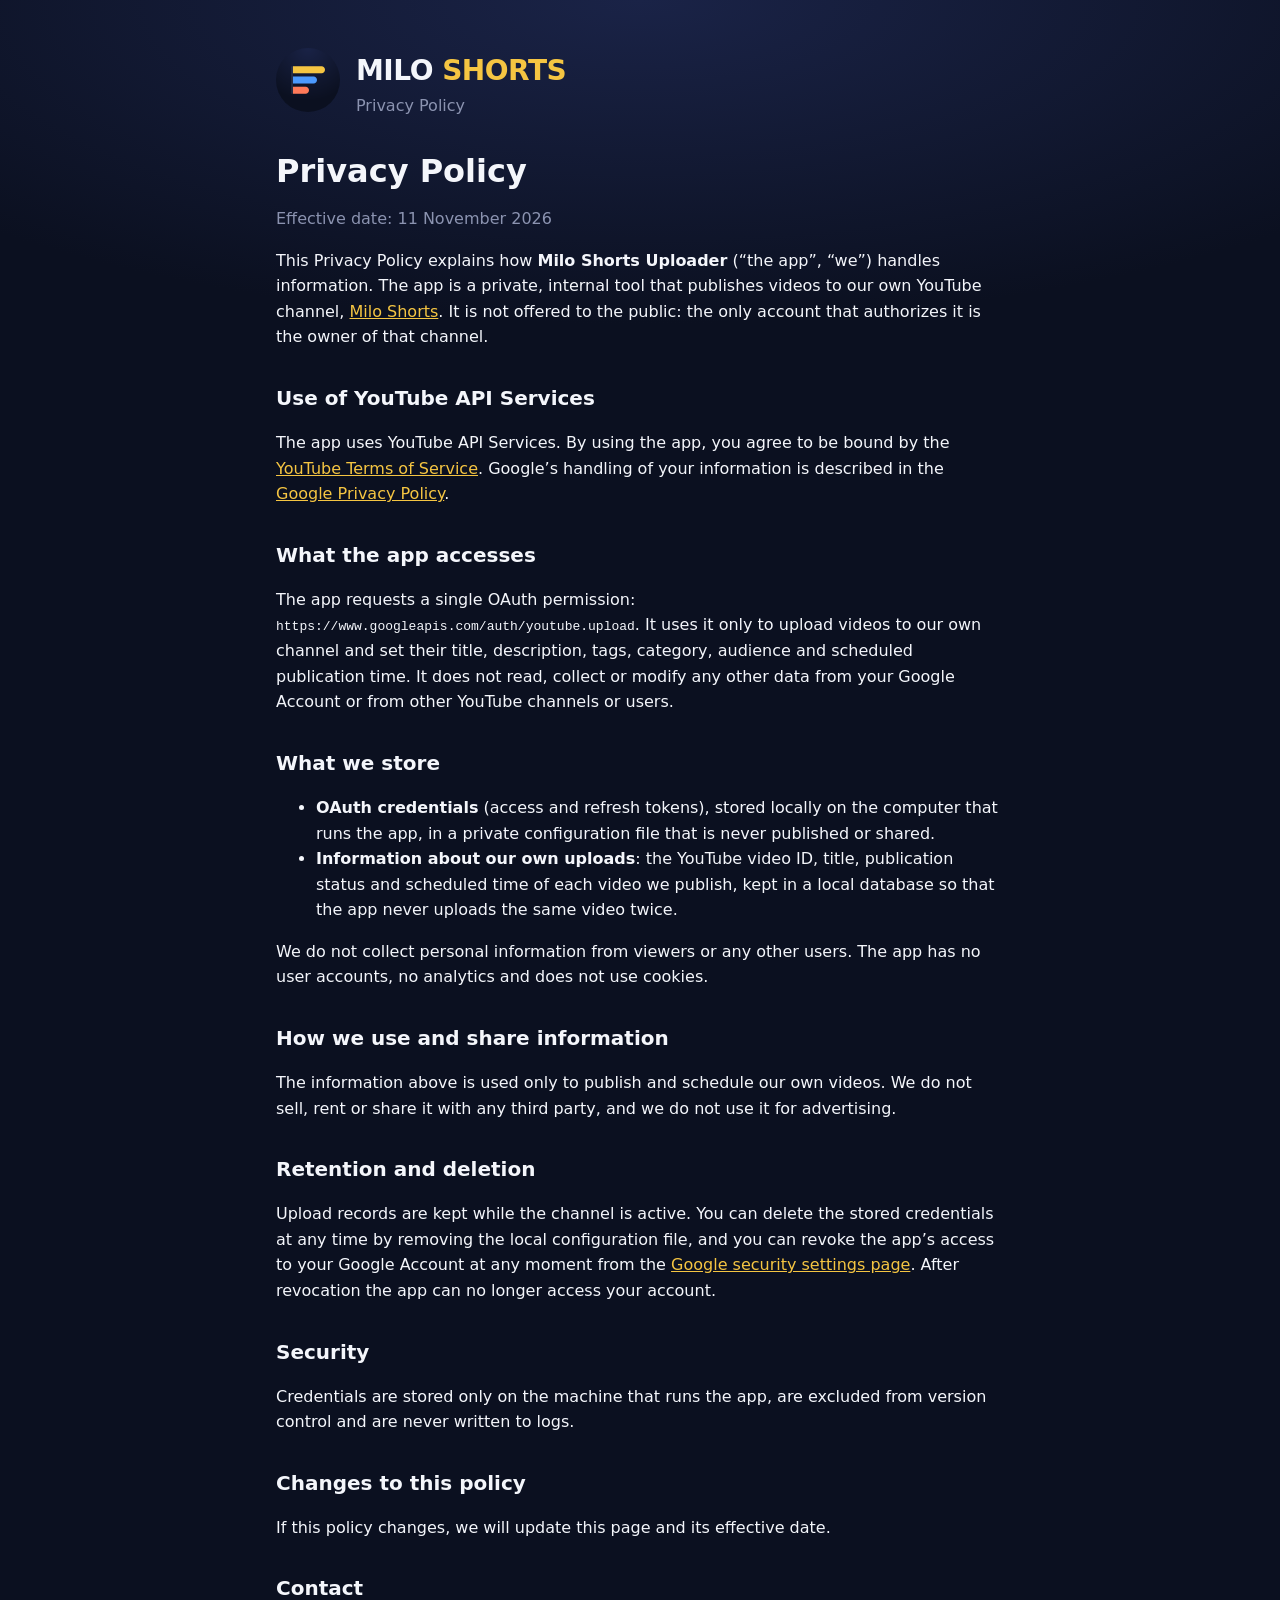
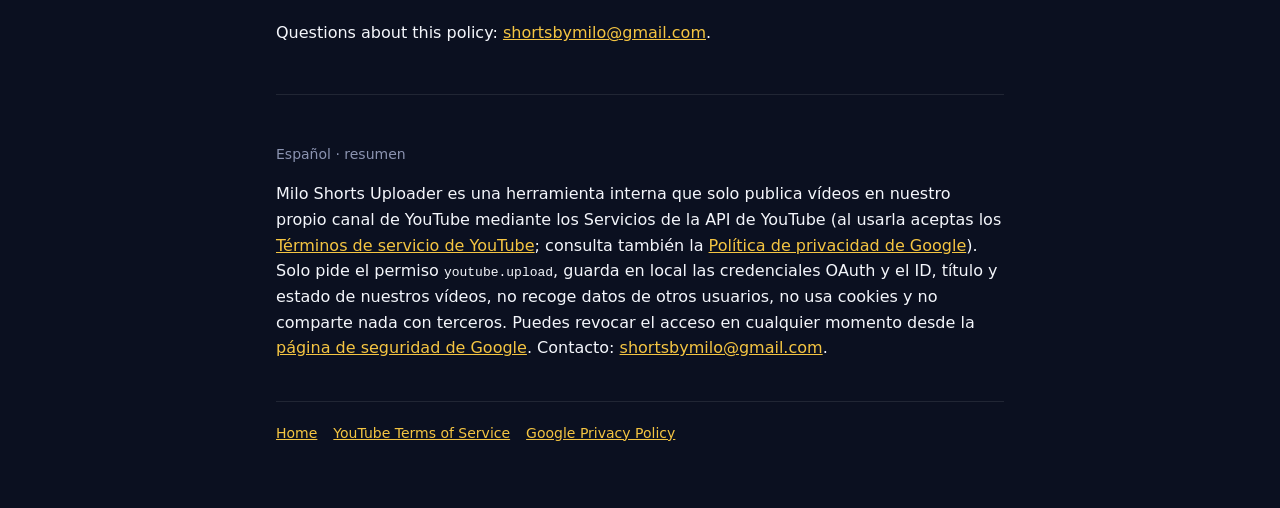
==== privacy.html @ d0ef6eab "Página principal y política de privacidad de Milo Shorts Co-Authored-By: Claude Opus 5.5 <noreply@an" ====
<!doctype html>
<html lang="en">
<head>
<meta charset="utf-8">
<meta name="viewport" content="width=device-width, initial-scale=1">
<title>Privacy Policy · Milo Shorts</title>
<meta name="description" content="Privacy Policy of Milo Shorts Uploader, the internal tool that publishes videos to the Milo Shorts YouTube channel.">
<link rel="icon" href="avatar.png">
<link rel="stylesheet" href="style.css">
</head>
<body>
<main>
  <header>
    <a href="index.html"><img src="avatar.png" alt="Milo Shorts logo"></a>
    <div>
      <p class="brand">MILO <span>SHORTS</span></p>
      <p class="tagline">Privacy Policy</p>
    </div>
  </header>

  <h1>Privacy Policy</h1>
  <p class="muted">Effective date: 11 November 2026</p>

  <p>
    This Privacy Policy explains how <strong>Milo Shorts Uploader</strong> (“the app”, “we”) handles
    information. The app is a private, internal tool that publishes videos to our own YouTube
    channel, <a href="https://www.youtube.com/@shortsbymilo">Milo Shorts</a>. It is not offered to the
    public: the only account that authorizes it is the owner of that channel.
  </p>

  <h2>Use of YouTube API Services</h2>
  <p>
    The app uses YouTube API Services. By using the app, you agree to be bound by the
    <a href="https://www.youtube.com/t/terms">YouTube Terms of Service</a>. Google’s handling of
    your information is described in the
    <a href="https://policies.google.com/privacy">Google Privacy Policy</a>.
  </p>

  <h2>What the app accesses</h2>
  <p>
    The app requests a single OAuth permission: <code>https://www.googleapis.com/auth/youtube.upload</code>.
    It uses it only to upload videos to our own channel and set their title, description, tags,
    category, audience and scheduled publication time. It does not read, collect or modify any other
    data from your Google Account or from other YouTube channels or users.
  </p>

  <h2>What we store</h2>
  <ul>
    <li><strong>OAuth credentials</strong> (access and refresh tokens), stored locally on the computer that runs the app, in a private configuration file that is never published or shared.</li>
    <li><strong>Information about our own uploads</strong>: the YouTube video ID, title, publication status and scheduled time of each video we publish, kept in a local database so that the app never uploads the same video twice.</li>
  </ul>
  <p>We do not collect personal information from viewers or any other users. The app has no user accounts, no analytics and does not use cookies.</p>

  <h2>How we use and share information</h2>
  <p>
    The information above is used only to publish and schedule our own videos. We do not sell,
    rent or share it with any third party, and we do not use it for advertising.
  </p>

  <h2>Retention and deletion</h2>
  <p>
    Upload records are kept while the channel is active. You can delete the stored credentials at any
    time by removing the local configuration file, and you can revoke the app’s access to your Google
    Account at any moment from the
    <a href="https://security.google.com/settings/security/permissions">Google security settings page</a>.
    After revocation the app can no longer access your account.
  </p>

  <h2>Security</h2>
  <p>
    Credentials are stored only on the machine that runs the app, are excluded from version control and
    are never written to logs.
  </p>

  <h2>Changes to this policy</h2>
  <p>If this policy changes, we will update this page and its effective date.</p>

  <h2>Contact</h2>
  <p>Questions about this policy: <a href="mailto:shortsbymilo@gmail.com">shortsbymilo@gmail.com</a>.</p>

  <hr>

  <p class="lang">Español · resumen</p>
  <p>
    Milo Shorts Uploader es una herramienta interna que solo publica vídeos en nuestro propio canal de
    YouTube mediante los Servicios de la API de YouTube (al usarla aceptas los
    <a href="https://www.youtube.com/t/terms">Términos de servicio de YouTube</a>; consulta también la
    <a href="https://policies.google.com/privacy">Política de privacidad de Google</a>). Solo pide el
    permiso <code>youtube.upload</code>, guarda en local las credenciales OAuth y el ID, título y estado de
    nuestros vídeos, no recoge datos de otros usuarios, no usa cookies y no comparte nada con terceros.
    Puedes revocar el acceso en cualquier momento desde la
    <a href="https://security.google.com/settings/security/permissions">página de seguridad de Google</a>.
    Contacto: <a href="mailto:shortsbymilo@gmail.com">shortsbymilo@gmail.com</a>.
  </p>

  <nav>
    <a href="index.html">Home</a>
    <a href="https://www.youtube.com/t/terms">YouTube Terms of Service</a>
    <a href="https://policies.google.com/privacy">Google Privacy Policy</a>
  </nav>
</main>
</body>
</html>
---- style.css ----
:root {
  --bg: #0B1020;
  --bg-2: #1A2347;
  --text: #F4F6FB;
  --muted: #8B93B0;
  --accent: #F5C542;
  --card: rgba(255, 255, 255, 0.04);
  --line: rgba(255, 255, 255, 0.09);
}

* { box-sizing: border-box; }

body {
  margin: 0;
  font-family: 'Inter', 'Segoe UI', system-ui, sans-serif;
  background: radial-gradient(120% 60% at 50% 0%, var(--bg-2) 0%, var(--bg) 60%) fixed, var(--bg);
  color: var(--text);
  line-height: 1.6;
}

main { max-width: 760px; margin: 0 auto; padding: 48px 16px 64px; }

header { display: flex; align-items: center; gap: 16px; margin-bottom: 32px; }
header img { width: 64px; height: 64px; border-radius: 50%; }
header .brand { font-size: 28px; font-weight: 900; letter-spacing: -0.5px; margin: 0; }
header .brand span { color: var(--accent); }
header .tagline { margin: 0; color: var(--muted); }

h1 { font-size: 32px; line-height: 1.2; margin: 0 0 8px; }
h2 { font-size: 20px; margin: 32px 0 8px; }
p, li { color: var(--text); }
.muted { color: var(--muted); }
a { color: var(--accent); }
code, a { overflow-wrap: anywhere; }

.card { background: var(--card); border: 1px solid var(--line); border-radius: 12px; padding: 20px; margin: 24px 0; }

nav { display: flex; flex-wrap: wrap; gap: 16px; margin-top: 40px; padding-top: 20px; border-top: 1px solid var(--line); font-size: 14px; }

.lang { font-size: 14px; color: var(--muted); }
hr { border: 0; border-top: 1px solid var(--line); margin: 48px 0; }
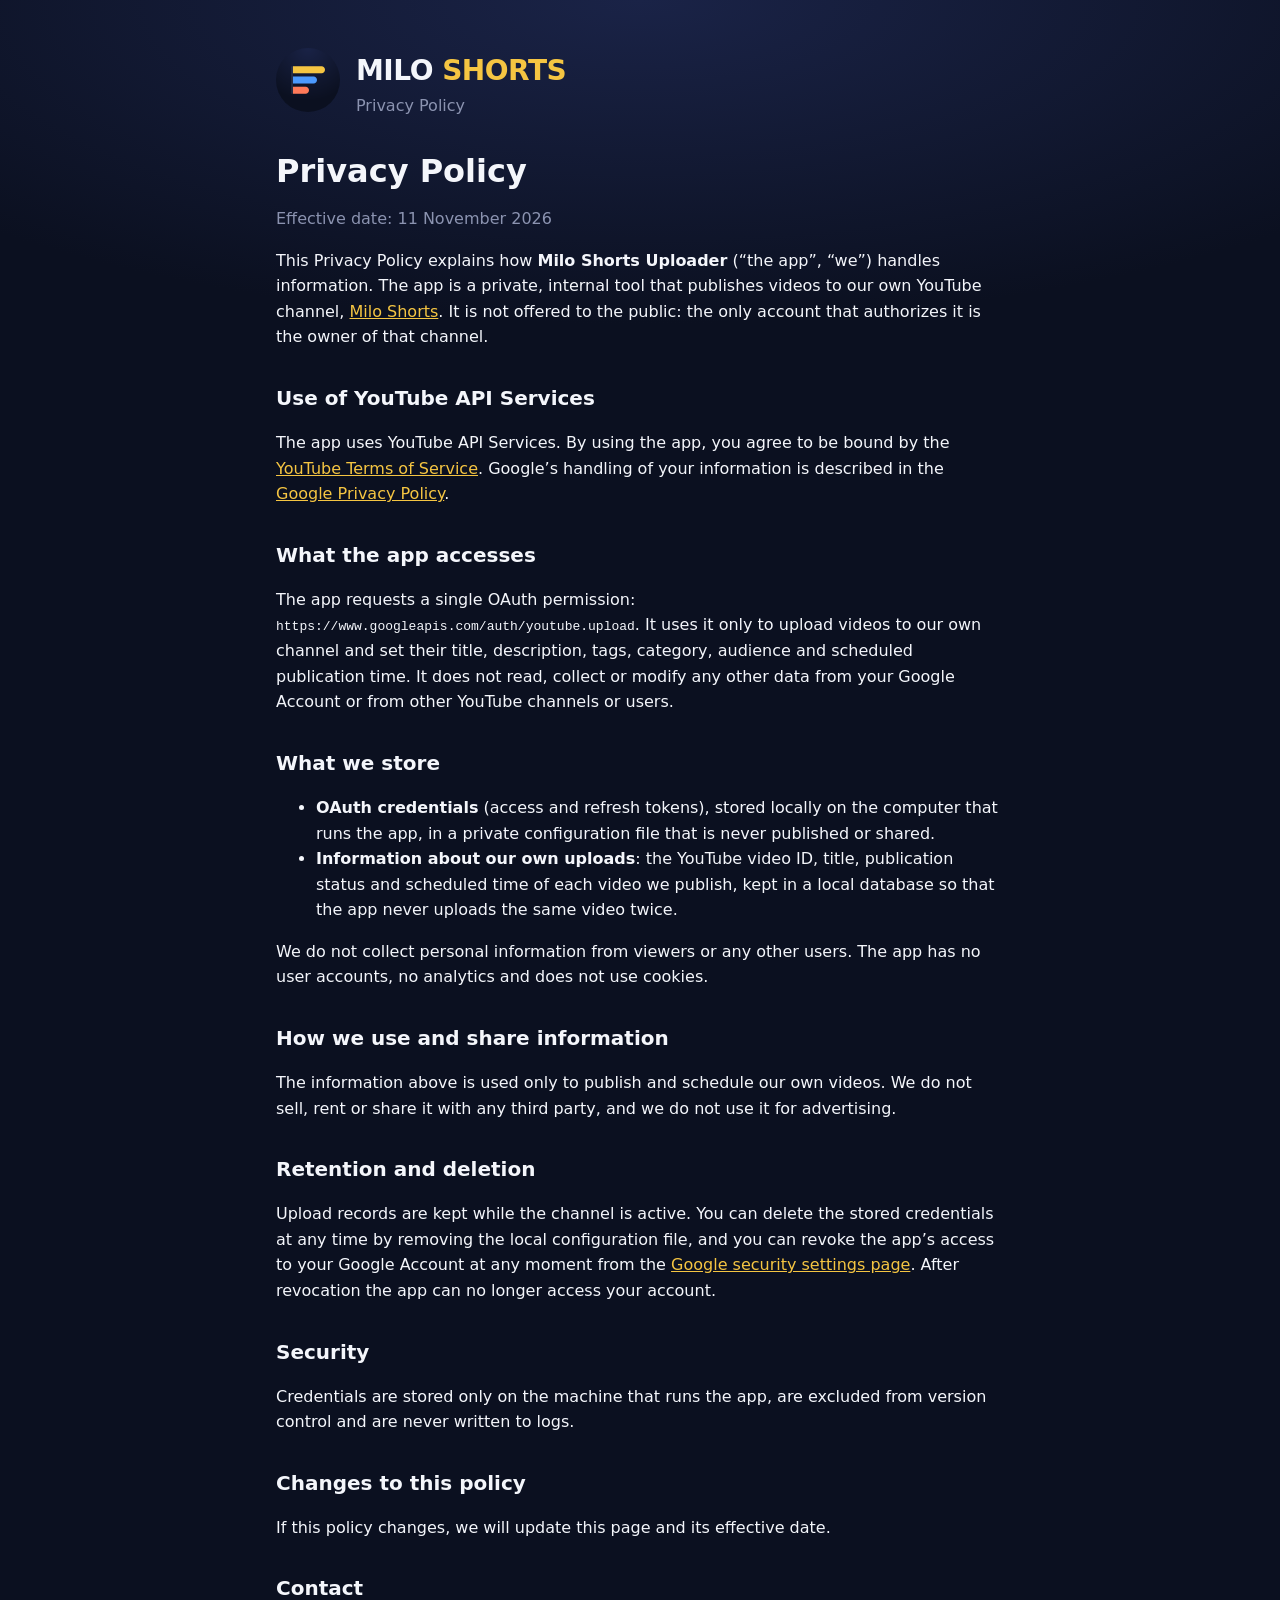
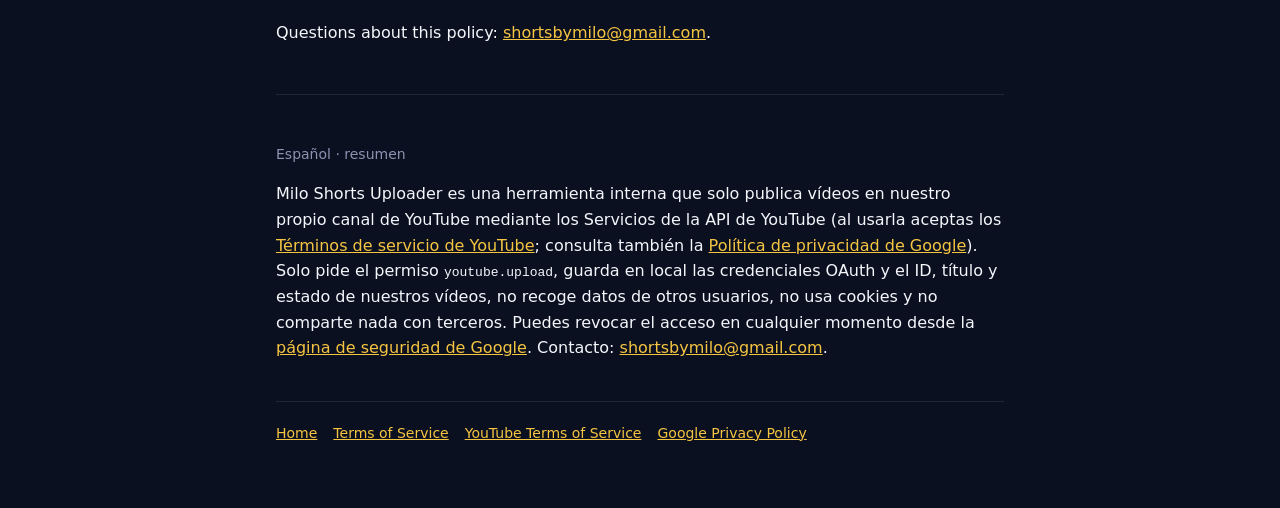
==== commit ab56d0fd: "Añade términos de servicio y aviso de YouTube API Services Co-Authored-By: Claude Opus 5.5 <noreply@" ====
--- a/privacy.html
+++ b/privacy.html
@@ -95,6 +95,7 @@
 
   <nav>
     <a href="index.html">Home</a>
+    <a href="terms.html">Terms of Service</a>
     <a href="https://www.youtube.com/t/terms">YouTube Terms of Service</a>
     <a href="https://policies.google.com/privacy">Google Privacy Policy</a>
   </nav>
--- a/style.css
+++ b/style.css
@@ -37,5 +37,10 @@
 
 nav { display: flex; flex-wrap: wrap; gap: 16px; margin-top: 40px; padding-top: 20px; border-top: 1px solid var(--line); font-size: 14px; }
 
+.badge {
+  display: inline-block; margin: 0 0 12px; padding: 4px 12px; border-radius: 999px;
+  background: #FF0033; color: #FFFFFF; font-size: 13px; font-weight: 700; letter-spacing: 0.2px;
+}
+
 .lang { font-size: 14px; color: var(--muted); }
 hr { border: 0; border-top: 1px solid var(--line); margin: 48px 0; }
